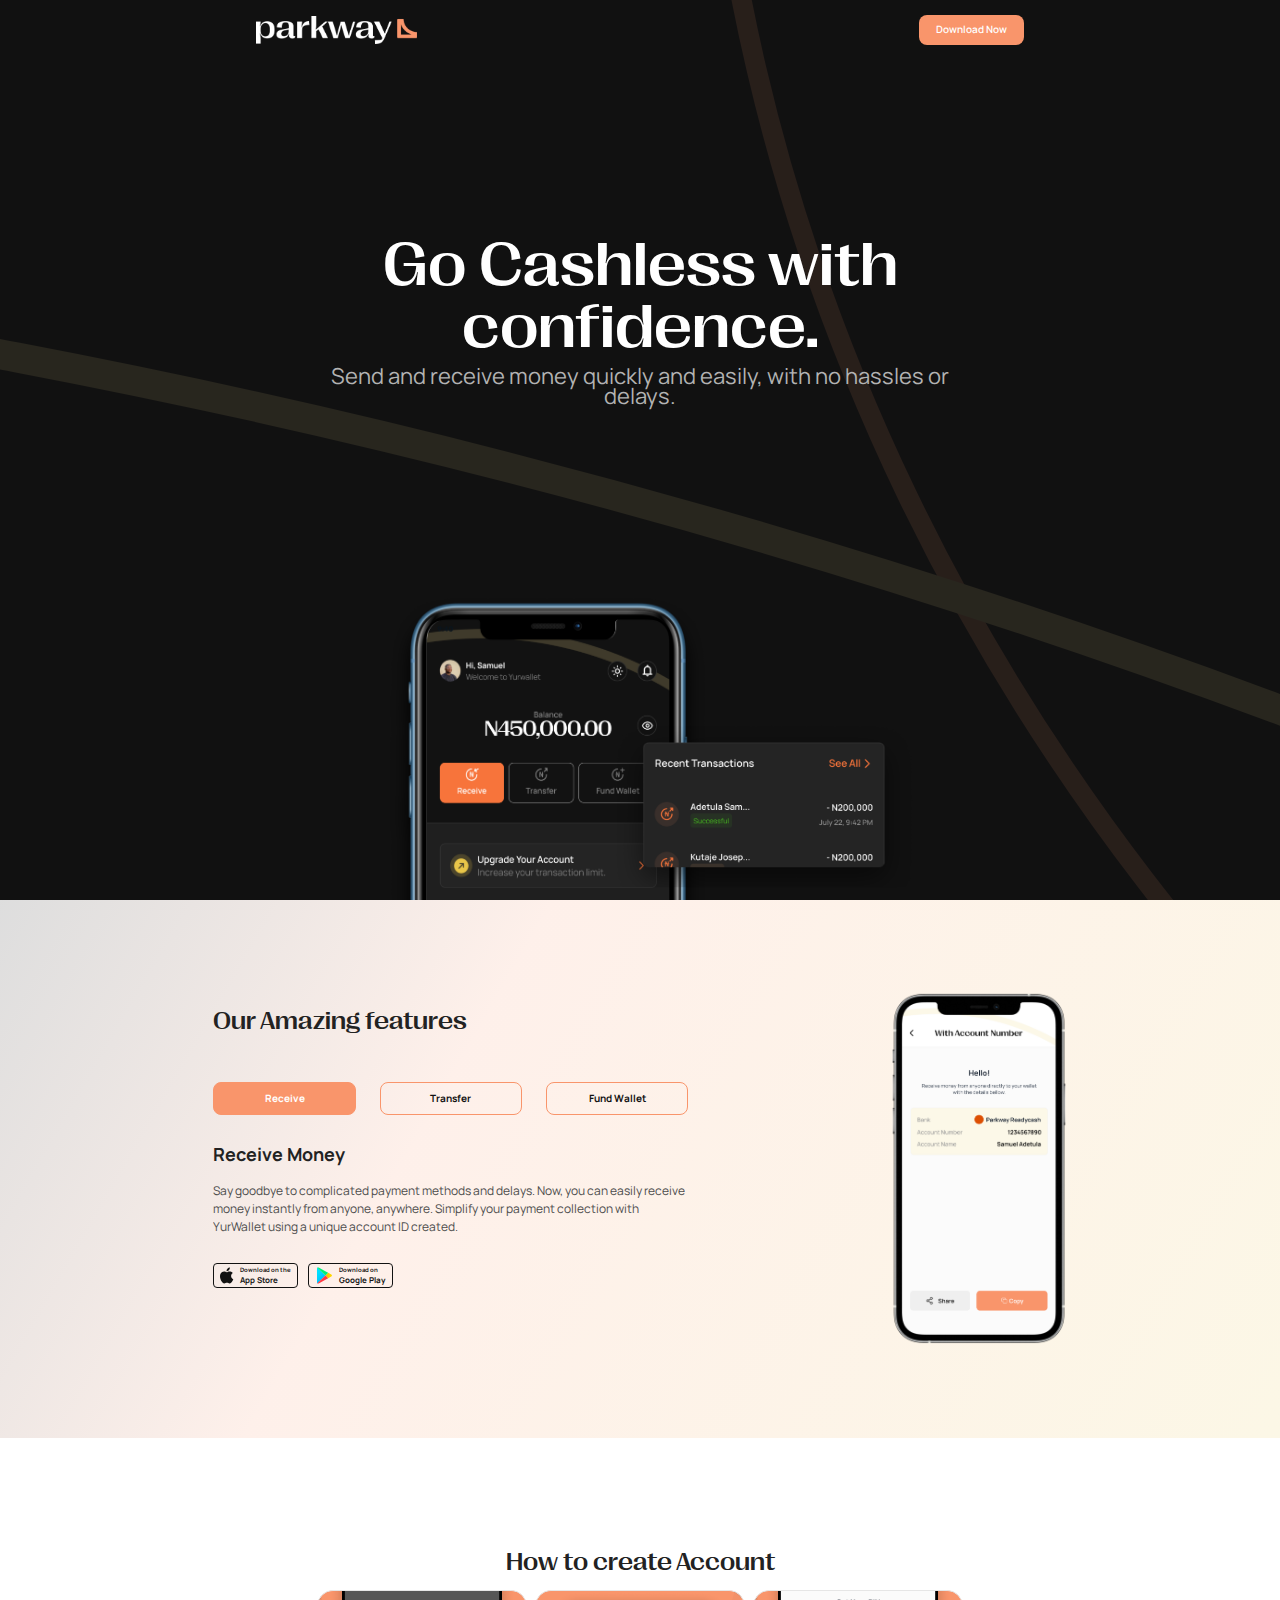
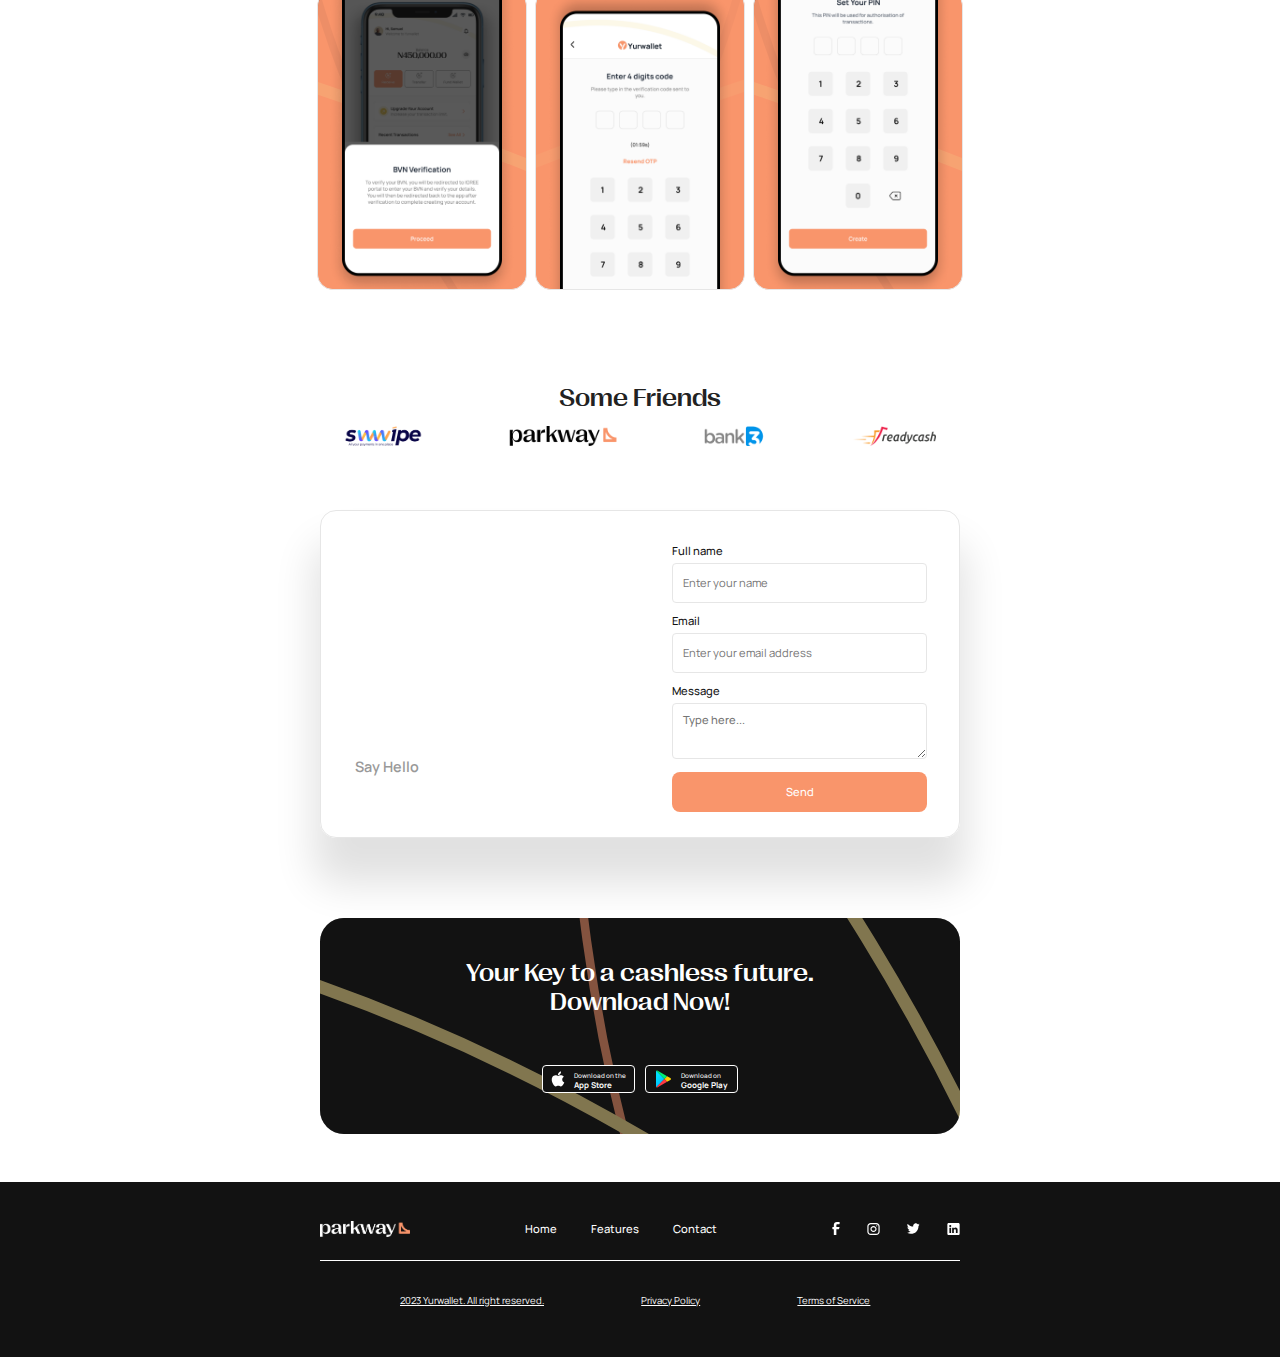
==== landing page.html @ 5bf23fde "test" ====
<!DOCTYPE html>
<html lang="en">

<head>
    <meta charset="UTF-8">
    <meta name="viewport" content="width=device-width, initial-scale=1.0">
    <title>Parkway Wallet</title>
    <link href="https://fonts.googleapis.com/css2?family=Manrope:wght@400;500;600;700;800&family=Nunito:wght@200;300;400;500;700&family=Roboto:wght@100;400&display=swap" rel="stylesheet">
    <link rel="stylesheet" href="https://cdn.jsdelivr.net/npm/bootstrap@5.3.0-alpha1/dist/css/bootstrap.min.css">
    <link rel="stylesheet" href="landing page.css">
    <link rel="icon" href="./images/pkwicon.png">
</head>
<body>
    <nav id="mainNavbar" class="navbar navbar-dark navbar-expand-md py-0 px-3 fixed-top">
        <img src="images\logo.png" alt="" class="logo">
        <a href="#download-box"><button class="download">Download Now</button></a>
    </nav>
        <section class="hero">
            <div class="init-txt">
                <h3>Go Cashless with <br>confidence.</h3>
                <p>Send and receive money quickly and easily, with no hassles or delays.</p>
            </div>
            <div class="top-display">
                <img src="images\topdisplay.png" alt="" class="iphone-top">
                <img src="images\menu.png" alt="" class="menu">
            </div>
        </section>

        <section class="features" id="features">
            <div class="ft-box">
                <h3>Our Amazing features</h3>
                <div class="link-cont">
                    <button onclick= "receive()" class="btn link1 clicked">Receive</button>
                    <button onclick= "transfer()" class="btn link2">Transfer</button>
                    <button onclick= "fund()" class="btn link3">Fund Wallet</button>
                </div>
                <h4 class="heading">Receive Money</h4>
                <div class="content">
                    <p class="prg">Say goodbye to complicated payment methods and delays. Now, you can easily receive money instantly from anyone, anywhere. Simplify your payment collection with YurWallet using a unique account ID created.</p>
                    <div class="apps">
                        <div class="appstore">
                            <img src="images\apple.svg" alt="">
                            <a href=""><span>Download on the</span><br>App Store</a>
                        </div>
                        <div class="playstore">
                            <img src="images\playstr.svg" alt="">
                            <a href=""><span>Download on</span><br>Google Play</a>
                        </div>
                    </div>
                </div>
            </div>
            <div class="ft-display">
                <img src="images\receive.png" alt="" class="iphone">
            </div>
        </section>

        <section class="more-details">
            <h3>How to create Account</h3>
            <div class="guide">
                <div class="bvnbox">
                    <img src="images\bvn.png" alt="" class="bvn">
                    <div class="bvn-txt">
                        <p class="hd">Verify Bvn</p>
                        <p class="txt">Launch the downloaded application,<br> tap the "Create account" button, input<br> your BVN and validate the BVN<br> information provided.</p>
                    </div>
                </div>
                <div class="otpbox">
                    <div class="otp-txt">
                        <p class="hd">Verify Details With OTP</p>
                        <p class="txt">Tap the "Continue" button to create a<br> password for your account login and<br> enter the four-digit OTP sent to your<br> registered phone number.</p>
                    </div>
                    <img src="images\otp.png" alt="" class="otp">
                </div>
                <div class="pinbox">
                    <img src="images\pin.png" alt="" class="pin">
                    <div class="pin-txt">
                        <p class="hd">Set A Transaction PIN</p>
                        <p class="txt">You will be required to create a four-<br>digit transaction PIN for your account.<br> Once that is completed, proceed to<br> the YurWallet home page.</p>
                    </div>
                </div>
            </div>
            <h3 id="contact">Some Friends</h3>
            <img src="./images/friends.png" alt="" class="friends">
            <img src="./images/friends2.png" alt="" class="friends2">
        </section>

        <section class="ad-box">
            <div class="formbox">
                <div class="vidbox">
                    <video autoplay muted loop src="images\video.mp4"></video>
                    <p>Say Hello <br><span>0700007275929</span></p>
                </div>
                <form action="">
                    <label for="full-name">
                        Full name
                        <input placeholder="Enter your name" id="full-name" type="text" name="full-name" required>
                    </label>
                    <label for="email">
                        Email
                        <input placeholder="Enter your email address" id="email" type="email" name="email" required>
                    </label>
                    <label for="message">
                        Message 
                        <textarea id="message" rows="3" cols="30" name="message" placeholder="Type here..."></textarea>
                    </label>
                    <button type="submit" id="submit">Send</button>
                </form>
            </div>
            <div id="download-box" class="download-box">
                <h3>Your Key to a cashless future.<br>Download Now!</h3>
                <div class="apps2">
                    <div class="appstore2">
                        <img src="images\apple2.svg" alt="">
                        <a href=""><span>Download on the</span><br>App Store</a>
                    </div>
                    <div class="playstore2">
                        <img src="images\playstr.svg" alt="">
                        <a href=""><span>Download on</span><br>Google Play</a>
                    </div>
                </div>
           </div>
        </section>

        
        <section class="footer">
            <div class="connect">
                <img src="images/logo.png" alt="" class="logo2">
                <div class="contact">
                    <a href="#">Home</a>
                    <a href="#features">Features</a>
                    <a href="#contact">Contact</a>
                </div>
                <div class="socials">
                    <img src="./images/fb.svg" alt="" class="fb">
                    <img src="./images/ig.svg" alt="" class="">
                    <img src="./images/twitter.svg" alt="">
                    <img src="./images/linkedin.svg" alt="">
                </div>
            </div>
            <div class="docs">
                <a href="">2023 Yurwallet. All right reserved.</a>
                <a href="./policy.html">Privacy Policy</a>
                <a href="./tos.html">Terms of Service</a>
            </div>
        </section>



    <script src="https://code.jquery.com/jquery-3.3.1.slim.min.js" integrity="sha384-q8i/X+965DzO0rT7abK41JStQIAqVgRVzpbzo5smXKp4YfRvH+8abtTE1Pi6jizo"
    crossorigin="anonymous"></script>
    <script src="https://cdn.jsdelivr.net/npm/@popperjs/core@2.11.6/dist/umd/popper.min.js" integrity="sha384-oBqDVmMz9ATKxIep9tiCxS/Z9fNfEXiDAYTujMAeBAsjFuCZSmKbSSUnQlmh/jp3" crossorigin="anonymous"></script>
    <!-- <script src="https://cdn.jsdelivr.net/npm/bootstrap@5.3.0-alpha1/dist/js/bootstrap.min.js" integrity="sha384-mQ93GR66B00ZXjt0YO5KlohRA5SY2XofN4zfuZxLkoj1gXtW8ANNCe9d5Y3eG5eD" crossorigin="anonymous"></script> -->

    <script src="script.js"></script>
</body>
</html>
---- landing page.css ----
@font-face{
    font-family: myFont;
    src: url(./fonts/PPRightGothic-WideMedium.woff);
}
::-webkit-scrollbar{
    display: none;
}
*{
    margin: 0;
    padding: 0;
    box-sizing: border-box;
}
body{
   margin: 0;
}


.navbar{
    height: 60px;
    display: flex;
    justify-content: space-between;
}
.navbar.scrolled {
    background:#121212;
}
.logo{
    height: 1.8rem;
}
.download{
    width: 6.563rem;
    height: 1.875rem;
    background-color: #F9956B;
    border: none;
    border-radius: 0.5rem;
    font-family: 'Manrope';
    font-style: normal;
    font-weight: 600;
    font-size: 0.625rem;
    line-height: 0.938rem;
    color: #FFFFFF;
}


.hero{
    width: 100%;
    padding-top: 6rem;
    min-height: 100vh;
    display: flex;
    flex-direction: column;
    justify-content: space-between;
    align-items: center;
    background-image: url(./images/vector1.svg);
    background-size: cover;
    background-repeat: no-repeat;
    background-position: center;
    background-color: #121212;
    position: relative;
    isolation: isolate;
    overflow:hidden;
}
.hero::after{
    content: '';
    position: absolute;
    inset: 0;
    z-index: -1;
    background: #121212;
    opacity: .9;
}
.init-txt{
    margin: auto;
    height: 14rem;
    width: 95%;
    text-align: center;
    font-family: myFont;
    overflow: hidden;
}
.init-txt h3{
    margin-top: 25rem;
    font-style: normal;
    font-weight: 500;
    font-size: 2.7rem;
    line-height: 3rem;
    color: #FFFFFF;
    transition: cubic-bezier(.03,1.11,.96,1.13) 1.3s;
}
.init-txt p{
    font-family: "Manrope", sans-serif;
    font-style: normal;
    font-weight: 400;
    font-size: 0.8rem;
    line-height: 0.8rem;
    color: #B3B3B3;
    transition: cubic-bezier(.03,1.11,.96,1.12) 1s;
}
.show-hero .init-txt h3{
    transform: translateY(-23rem);
}
.show-hero .init-txt p{
    transform: translateY(-23rem);
}
.top-display{
    height: 15rem;
    width: 100%;
    padding-left: 1.5rem;
    display: flex;
    align-items: end;
    justify-content: center;
}
.iphone-top{
    width: 15rem;
    height: 15rem;
    margin-bottom: -10rem;
    z-index: 0;
    position: relative;
    transition: cubic-bezier(.03,1.11,.96,1.12) 1s;
}
.menu{
    width: 10rem;
    margin-left: -5rem;
    margin-bottom: -3rem;
    z-index: 1;
    position: relative;
    transition: cubic-bezier(.03,1.11,.96,1.12) 1s;
}
.show-hero .iphone-top{
    transform: translateY(-9rem);
}
.show-hero .menu{
    transform: translateY(-4.3rem);
}


.features{
    width: 100%;
    padding-top: 4rem;
    padding-bottom: 4rem;
    display: flex;
    flex-direction: column;
    justify-content: space-evenly;
    align-items: center;
    background: linear-gradient(120deg, rgba(18,18,18,0.14) 0%, rgba(249,149,107,0.14) 35%, rgba(241,219,141,0.22) 100%);
}
.ft-box{
    width: 95%;
    padding-top: 3%;
    padding-right: 5px;
    display: flex;
    flex-direction: column;
}
.content{
    height: 12rem;
    width: 100%;
    display: flex;
    flex-direction: column;
    overflow: hidden;
}
.ft-box h3{
    font-family: myFont;
    font-style: normal;
    font-weight: 500;
    font-size: 1.5rem;
    line-height: 2.5rem;
    color: #222222;
}
.link-cont{
    width: 100%;
    margin-top: 7%;
    margin-bottom: 4%;
    display: flex;
    flex-direction: row;
    justify-content: space-between;
}
.link1, .link2, .link3{
    width: 30%;
    height: 2.063rem;
    color: #121212;
    background: none;
    border: 1.5px solid #F9956B;
    border-radius: 0.5rem;
    font-family: "Manrope", sans-serif;
    font-style: normal;
    font-weight: 700;
    font-size: 0.625rem;
    line-height: 0.938rem;
}
.btn:hover{
    background-color: #F9956B;
    color: #FFFFFF;
}
.clicked{
    background-color: #F9956B;
    color: #FFFFFF;
}
.heading{
    font-family: "Manrope", sans-serif;
    font-style: normal;
    font-weight: 700;
    font-size: 1.125rem;
    line-height: 2.5rem;
    color: #222222;
}
.prg{
    font-family: "Manrope", sans-serif;
    font-style: normal;
    font-weight: 400;
    font-size: 0.75rem;
    line-height: 1.125rem;
    color: #4D4D4D;
    margin-top: -8.3rem;
    transition: 1s;
    opacity: 0;
}
.show-ft .prg{
    transform: translateY(8.3rem);
    opacity: 1;
}
.show-ft .apps{
    transform: translateY(9rem);
    opacity: 1;
}
.apps{
    height: fit-content;
    width: 11.25rem;
    display: flex;
    flex-direction: row;
    justify-content: space-between;
    transition: cubic-bezier(.03,1.11,.96,1.13) 1.3s;
    opacity: 0;
}
.appstore, .playstore{
    width: 5.313rem;
    height: 1.563rem;
    border-radius: 0.25rem;
    border: 0.031rem solid #121212;
    display: flex;
    flex-direction: row;
    justify-content: space-evenly;
}
.appstore a{
    font-family: 'Manrope';
    font-style: normal;
    font-weight: 700;
    font-size: 0.5rem;
    line-height: 0.563rem;
    text-decoration: none;
    color: #121212;
}
.appstore img{
    width: 0.875rem;
}
.playstore img{
    width: 0.938rem;
}
.playstore a{
    font-family: 'Manrope';
    font-style: normal;
    font-weight: 700;
    font-size: 0.5rem;
    line-height: 0.563rem;
    text-decoration: none;
    color: #121212;
}
.apps span{
    font-family: 'Manrope';
    font-style: normal;
    font-weight: 700;
    font-size: 0.375rem;
    line-height: 0.563rem;
}
.ft-display{
    display: flex;
    justify-content: center;
    align-items: center;
    margin-top: 2rem;
    margin-bottom: 2rem;
}
.iphone{
    width: 9rem;
    transition: ease-in-out .4s;
    opacity: 0.3;
}
.show-ft .iphone{
    opacity: 1;
    transform: scale(1.1, 1.1);
}



.more-details{
    width: 100%;
    padding-top: 4rem;
    padding-bottom: 3rem;
    display: flex;
    flex-direction: column;
    justify-content: space-between;
    align-items: center;
    background: #FFFFFF;
}
.more-details h3{
    margin-bottom: 1rem;
    font-family: myFont;
    font-style: normal;
    font-weight: 500;
    font-size: 1.5rem;
    line-height: 1.5rem;
    color: #222222;
    align-self: center;
    justify-self: center;
}
.guide{
    display: flex;
    flex-direction: column;
    justify-content: center;
    margin-bottom: 2rem;
}
.bvnbox{
    width: 13.125rem;
    height: 18.75rem;
    margin-bottom: 2rem;
    background-color: #F9956B;
    border: 1px solid #E6E6E6;
    border-radius: 1rem;
    display: flex;
    flex-direction: column;
    justify-content: start;
    justify-self: center;
    align-items: center;
    background-image: url(./images/bvnbkg.svg);
    background-size: cover;
    background-position: center;
    overflow: hidden;
    position: relative;
    isolation: isolate;
    transition: 1.5s;
}
.otpbox{
    width: 13.125rem;
    height: 18.75rem;
    margin-bottom: 2rem;
    background-color: #F9956B;
    border: 1px solid #E6E6E6;
    border-radius: 1rem;
    display: flex;
    flex-direction: column;
    justify-content: end;
    justify-self: center;
    align-items: center;
    background-image: url(./images/otpbkg.svg);
    background-size: cover;
    background-position: center;
    position: relative;
    isolation: isolate;
    overflow: hidden;
    transition: 1.5s;
}
.pinbox{
    width: 13.125rem;
    height: 18.75rem;
    margin-bottom: 4rem;
    background-color: #F9956B;
    border: 1px solid #E6E6E6;
    border-radius: 1rem;
    display: flex;
    flex-direction: column;
    justify-content: start;
    justify-self: center;
    align-items: center;
    background-image: url(./images/bvnbkg.svg);
    background-size: cover;
    background-position: center;
    overflow: hidden;
    position: relative;
    isolation: isolate;
    transition: 1.5s;
}
.show-dt .bvnbox{
    box-shadow: 0rem 2.5rem 2.5rem 0.313rem rgba(0, 0, 0, 0.19);
}
.show-dt .otpbox{
    box-shadow: 0rem 2.5rem 2.5rem 0.313rem rgba(0, 0, 0, 0.19);
}
.show-dt .pinbox{
    box-shadow: 0rem 2.5rem 2.5rem 0.313rem rgba(0, 0, 0, 0.19);
}
.bvnbox::after{
    content: '';
    position: absolute;
    inset: 0;
    z-index: -1;
    background: #F9956B;
    opacity: .8;
    border-radius: 1rem;
}
.otpbox::after{
    content: '';
    position: absolute;
    inset: 0;
    z-index: -1;
    background: #F9956B;
    opacity: .8;
    border-radius: 1rem;
}
.pinbox::after{
    content: '';
    position: absolute;
    inset: 0;
    z-index: -1;
    background: #F9956B;
    opacity: .8;
    border-radius: 1rem;
}
.bvn, .otp, .pin{
    width: 90%;
    transition: cubic-bezier(.03,1.11,.96,1) 1.5s;
}
.bvn, .pin{
    align-self: center;
    justify-self: start;
}
.otp{
    align-self: center;
    justify-self: end;
}
.show-dt .bvn{
    transform: translateY(-7.5rem);
}
.show-dt .otp{
    transform: translateY(7.5rem);
}
.show-dt .pin{
    transform: translateY(-7.5rem);
}
.bvn-txt, .pin-txt{
    width: 100%;
    margin-top: 0.375rem;
    display: flex;
    flex-direction: column;
    justify-content: center;
    transition: cubic-bezier(.03,1.11,.96,1.02) 1.5s;
}
.otp-txt{
    width: 100%;
    margin-bottom: 0.375rem;
    display: flex;
    flex-direction: column;
    justify-content: center;
    padding: 0;
    transition: cubic-bezier(.03,1.11,.96,1.02) 1.5s;
}
.show-dt .bvn-txt{
    transform: translateY(-7rem);
}
.show-dt .otp-txt{
    transform: translateY(7.5rem);
}
.show-dt .pin-txt{
    transform: translateY(-7rem);
}
.hd{
    margin-left: 1.2rem;
    font-family: 'Manrope', sans-serif;
    font-style: normal;
    font-weight: 600;
    font-size: 0.8rem;
    line-height: 0.313rem;
    color: #FFFFFF;
}
.txt{
    margin-left: 1.2rem;
    font-family: 'Manrope', sans-serif;
    font-style: normal;
    font-weight: 600;
    font-size: 0.563rem;
    line-height: 1.6;
    color: #FFFFFF;
}
.friends{
    max-width: 37rem;
    display: none;
}
.friends2{
    max-width: 14rem;
}



.ad-box{
    width: 100%;
    display: flex;
    flex-direction: column;
    justify-content: center;
    align-items: center;
    background-color: #FFFFFF;
    padding-bottom: 3rem;
}
.formbox{
    display: flex;
    flex-direction: column;
    margin-top: 0;
    grid-column: span 2;
    height: 33.5rem;
    width: 17rem;
    margin-bottom: 3rem;
    border-radius: 1rem;
    border: 0.719528px solid #E6E6E6;;
    box-shadow: 0rem 2.5rem 2.5rem 0.313rem rgba(0, 0, 0, 0.12);
}

.vidbox{
    height: 40%;
    width: 100%;
    isolation: isolate;
    position: relative;
    display: flex;
}
video{
    object-fit: cover;
    width: 100%;
    height: 100%;
    position: absolute;
    z-index: -1;
    border-top-left-radius: 1rem;
    border-top-right-radius: 1rem;
    margin-bottom: 10rem;
}
.vidbox p{
    align-self: end;
    margin: 1rem;
    color: #999999;
    font-family: 'Manrope';
    font-style: normal;
    font-weight: 600;
    font-size: 0.9rem;
    line-height: 1.5rem;
}
.vidbox span{
    color: #FFFFFF;
    font-family: myFont;
    font-weight: 400;
    font-size: 1.1rem;
    line-height: 0.938rem;
}
form{
    padding-top: 1.5rem;
    display: flex;
    flex-direction: column;
    align-items: center;
    width: 100%;
    height: 60%;
}
label{
    width: 80%;
    margin-bottom: 10px;
    font-family: 'Manrope';
    font-style: normal;
    font-weight: 500;
    font-size: 0.7rem;
    line-height: 0.938rem;
    color: #121212;
}
input{
    margin-top: 5px;
    width: 100%;
    height: 2.5rem;
    font-family: 'Manrope';
    font-style: normal;
    font-weight: 400;
    font-size: 0.7rem;
    line-height: 0.938rem;
    padding-left: 0.6rem;
    padding-right: 0.6rem;
    border: 1px solid #E6E6E6;
    border-radius: 4px;
}
#message{
    width: 100%;
    height: 3.5rem;
    margin-top: 5px;
    font-family: 'Manrope';
    font-style: normal;
    font-weight: 500;
    font-size: 0.7rem;
    line-height: 0.938rem;
    text-align: start;
    padding-top: 0.5rem;
    padding-left: 0.6rem;
    padding-right: 0.6rem;
    border: 1px solid #E6E6E6;
    border-radius: 4px;
}
#submit{
    width: 80%;
    height: 2.5rem;
    font-family: 'Manrope';
    font-style: normal;
    font-weight: 500;
    font-size: 0.7rem;
    line-height: 0.938rem;
    color: #FFFFFF;
    background-color: #F9956B;
    border: none;
    border-radius: 0.5rem;
}
.download-box{
    height: 12rem;
    width: 17rem;
    display: flex;
    flex-direction: column;
    justify-content: space-evenly;
    align-items: center;
    background-color: #121212;
    background-image: url(./images/bottomvector.svg);
    background-size: cover;
    background-repeat: no-repeat;
    border-radius: 1.5rem;
    position: relative;
    isolation: isolate;
}
.download-box::after{
    content: '';
    position: absolute;
    inset: 0;
    z-index: -1;
    background: #121212;
    opacity: .5;
    border-radius: 1.5rem;
}
.download-box h3{
    font-family: myFont;
    font-style: normal;
    font-weight: 500;
    font-size: 1.1rem;
    line-height: 1.5rem;
    color: #FFFFFF;
    text-align: center;
}
.apps2{
    height: fit-content;
    width: 12.25rem;
    display: flex;
    flex-direction: row;
    justify-content: space-between;
}
.appstore2, .playstore2{
    width: 5.8rem;
    height: 1.7rem;
    background-color: #121212;
    border-radius: 0.25rem;
    border: 0.063rem solid #FFFFFF;;
    display: flex;
    flex-direction: row;
    justify-content: space-evenly;
    align-items: center;
}
.appstore2 a{
    font-family: 'Manrope';
    font-style: normal;
    font-weight: 700;
    font-size: 0.5rem;
    line-height: 0.563rem;
    text-decoration: none;
    color: #FFFFFF;
}
.appstore2 img{
    width: 0.875rem;
}
.playstore2 img{
    width: 0.938rem;
}
.playstore2 a{
    font-family: 'Manrope';
    font-style: normal;
    font-weight: 700;
    font-size: 0.5rem;
    line-height: 0.563rem;
    text-decoration: none;
    color: #FFFFFF;
}
.apps2 span{
    font-family: 'Manrope';
    font-style: normal;
    font-weight: 500;
    font-size: 0.4rem;
    line-height: 0.563rem;
}



.footer{
    display: flex;
    flex-direction: column;
    justify-content: center;
    align-items: center;
    background-color: #121212;
    padding-top: 2rem;
    padding-bottom: 2rem;
}
.connect{
    width: 17rem;
    display: flex;
    flex-direction: column;
    justify-content: center;
    align-items: center;
    border-bottom: 0.063rem solid white;
    padding-bottom: 1rem;
    margin-bottom: 1rem;
}
.logo2{
    height: 1rem;
    margin-bottom: 13px;
}
.contact{
    width: 12rem;
    height: 1.875rem;
    display: flex;
    flex-direction: row;
    justify-content: space-between;
    align-items: center;
}
.socials{
    width: 8rem;
    height: 1.875rem;
    display: flex;
    flex-direction: row;
    justify-content: space-between;
    align-items: center;
}
.socials img{
    width: 0.8rem;
}
.fb{
    max-width: 0.5rem;
}
.contact a{
    text-decoration: none;
    font-family: 'Manrope', sans-serif;
    font-style: normal;
    font-weight: 500;
    font-size: 0.7rem;
    line-height: 0.563rem;
    color: #FFFFFF;
}
.docs{
    width: 17rem;
    display: flex;
    flex-direction: column;
    justify-content: center;
    align-items: center;
}
.docs a{
    font-family: 'Manrope', sans-serif;
    font-style: normal;
    font-weight: 400;
    font-size: 0.6rem;
    line-height: 1rem;
    color: #FFFFFF;
    text-decoration: underline;
    padding-bottom: 1rem;
}


@media screen and (min-width:650px){
    .logo{
        margin-left: 3rem;
    }
    .download{
        margin-right: 3rem;
    }
    
    .hero{
        height: unset;
        justify-content: center;
        padding-top: 8rem;
    }
    .top-display{
        margin-top: 10rem;
    }
    .iphone-top{
        width: 18rem;
        height: 18rem;
    }
    .menu{
        width: 14rem;
        margin-bottom: -4em;
        margin-left: -8rem;
    }


    .features{
        flex-direction: row;
        align-items: center;
        padding-left: 1rem;
        padding-right: 2rem;
    }
    .ft-box{
        width: 30rem;
        margin-right: 1rem;
    }
    .guide{
        flex-direction: row;
        margin-bottom: 2rem;
    }
    .bvnbox, .otpbox{
        margin-right: 0.5rem;
    }
    .friends{
        display: unset;
    }
    .friends2{
        display: none;
    }


    .formbox{
        flex-direction: row;
        width: 40rem;
        height: 20.5rem;
        border-radius: 1rem;
    }
    .vidbox{
        width: 50%;
        height: 100%;
        border-radius: 0;
    }
    video{
        border-radius: 0;
        border-top-left-radius: 1rem;
        border-bottom-left-radius: 1rem;
    }
    .vidbox p{
        margin: 2.1rem;
    }
    form{
        width: 50%;
        height: 100%;
        padding-top: 2rem;
        border-radius: 0;
    }
    .download-box{
        height: 13.5rem;
        width: 40rem;
        margin-top: 2rem;
    }

    .connect{
        width: 40rem;
        margin-bottom: 2rem;
        flex-direction: row;
        justify-content: space-between;
    }
    .logo2{
        margin-bottom: unset;
    }
    .docs{
        width: 30rem;
        flex-direction: row;
        justify-content: space-between;
    }
    .docs a{
        margin-right: 1em;
    }
}


@media screen and (min-width:950px){
    .logo{
        margin-left: 15rem;
    }
    .download{
        margin-right: 15rem;
    }

    .init-txt{
        width: 40rem;
    }
    .init-txt h3{
        font-size: 3.8rem;
        line-height: 3.875rem;
    }
    .init-txt p{
        font-size: 1.375rem;
        line-height: 1.25rem;
    }
    .iphone-top{
        width: 20rem;
        height: 20rem;
        margin-bottom: -13em;
    }
    .show-hero .iphone-top{
        transform: translateY(-12rem);
    }
    .menu{
        width: 19rem;
        margin-bottom: -7.5em;
        margin-left: -6em;
    }
    .show-hero .menu{
        transform: translateY(-8.3rem);
    }

    .show-ft .iphone{
        opacity: 1;
        transform: scale(1.2, 1.2);
    }

    .hd{
        font-size: 0.8rem;
        line-height: 0.313rem;
        margin-left: 1.2rem;
    }
    .txt{
        font-size: 0.563rem;
        line-height: 1.6;
        margin-left: 1.2rem;
    }
    .show-dt .bvn-txt{
        transform: translateY(-7rem);
    }
    .show-dt .otp-txt{
        transform: translateY(7.5rem);
    }
    .show-dt .pin-txt{
        transform: translateY(-7rem);
    }
    .more-details{
        padding-top: 7rem;
        padding-bottom: 4rem;
    }

    .download-box h3{
        font-size: 1.5rem;
        line-height: 1.8rem;
    }
}

@media screen and(min-width: 1920px){
    .logo{
        margin-left: 22rem;
    }
    .download{
        margin-right: 22rem;
    }
}
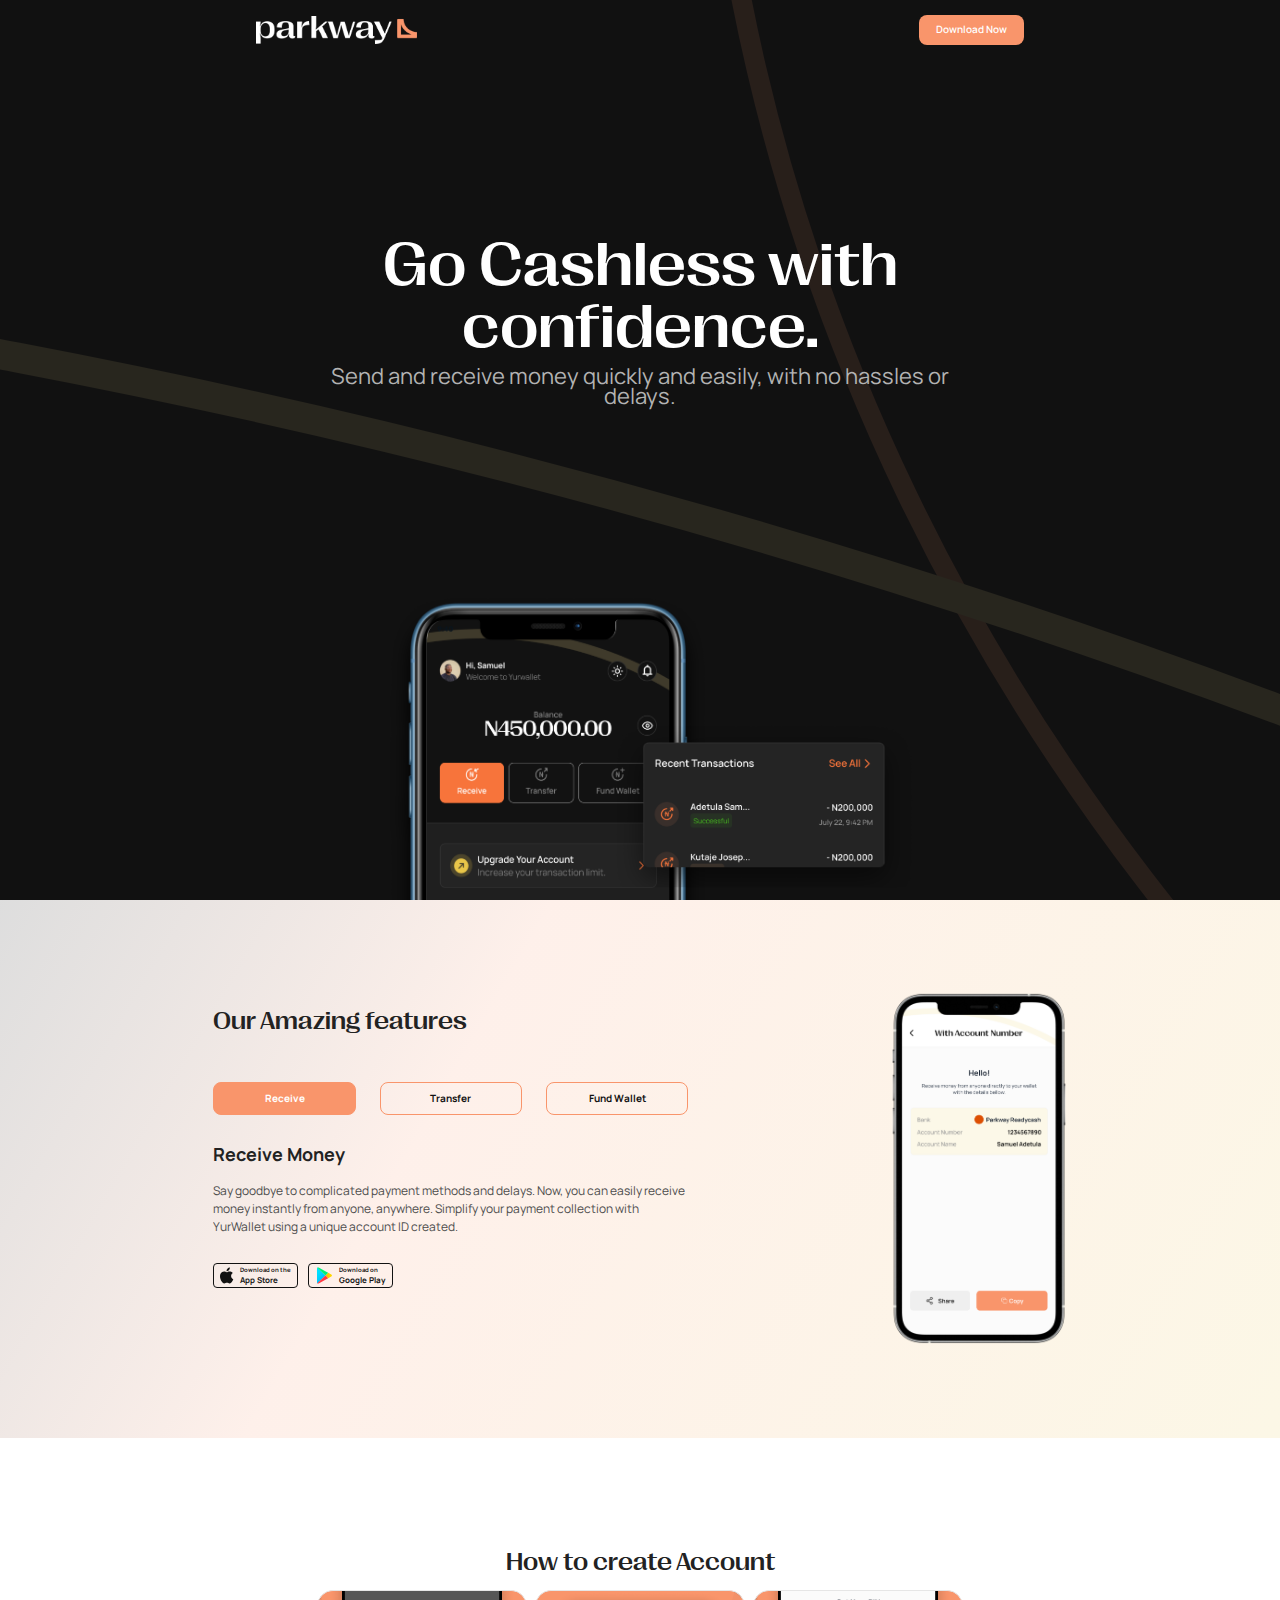
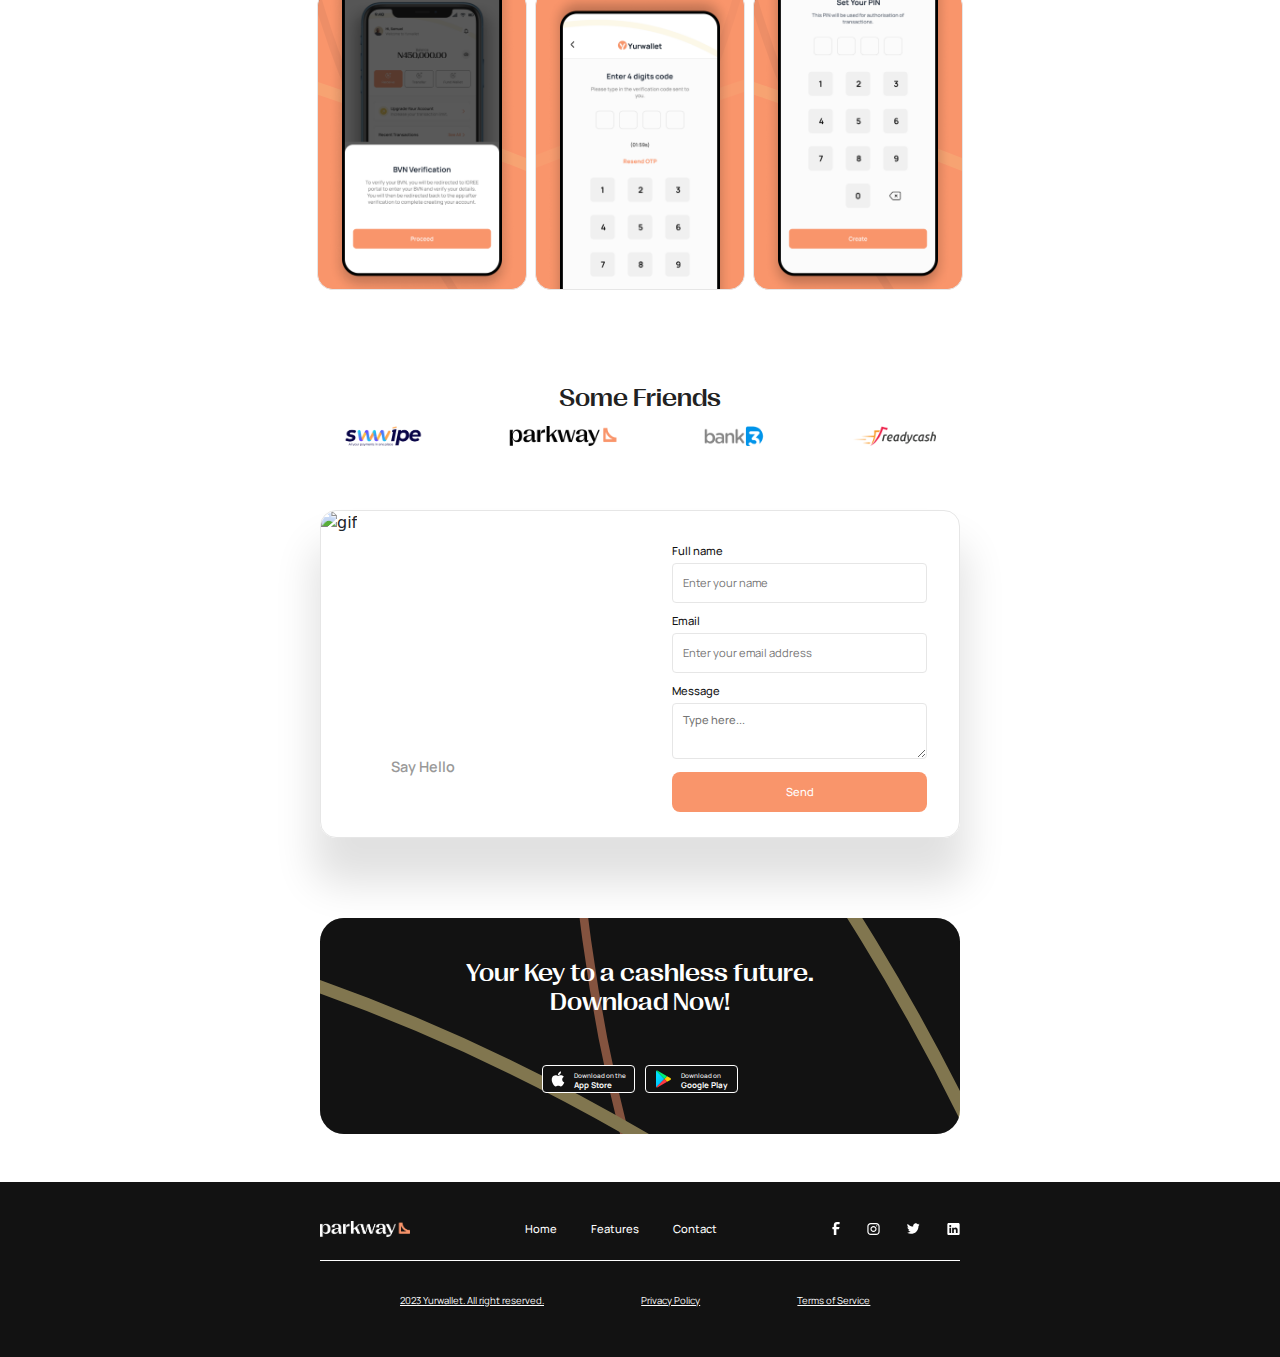
==== commit 8a51509b: "test" ====
--- a/landing page.html
+++ b/landing page.html
@@ -87,7 +87,8 @@
         <section class="ad-box">
             <div class="formbox">
                 <div class="vidbox">
-                    <video autoplay muted loop src="images\video.mp4"></video>
+                    <!-- <video autoplay muted loop src="images\video.mp4"></video> -->
+                    <img src="./images/gif.gif" alt="gif" class="gif">
                     <p>Say Hello <br><span>0700007275929</span></p>
                 </div>
                 <form action="">
@@ -139,8 +140,8 @@
             </div>
             <div class="docs">
                 <a href="">2023 Yurwallet. All right reserved.</a>
-                <a href="./policy.html">Privacy Policy</a>
-                <a href="./tos.html">Terms of Service</a>
+                <a href="./policy/policy.html">Privacy Policy</a>
+                <a href="./tos/tos.html">Terms of Service</a>
             </div>
         </section>
 
--- a/landing page.css
+++ b/landing page.css
@@ -827,6 +827,11 @@
         border-top-left-radius: 1rem;
         border-bottom-left-radius: 1rem;
     }
+    .gif{
+        border-radius: 0;
+        border-top-left-radius: 1rem;
+        border-bottom-left-radius: 1rem;
+    }
     .vidbox p{
         margin: 2.1rem;
     }
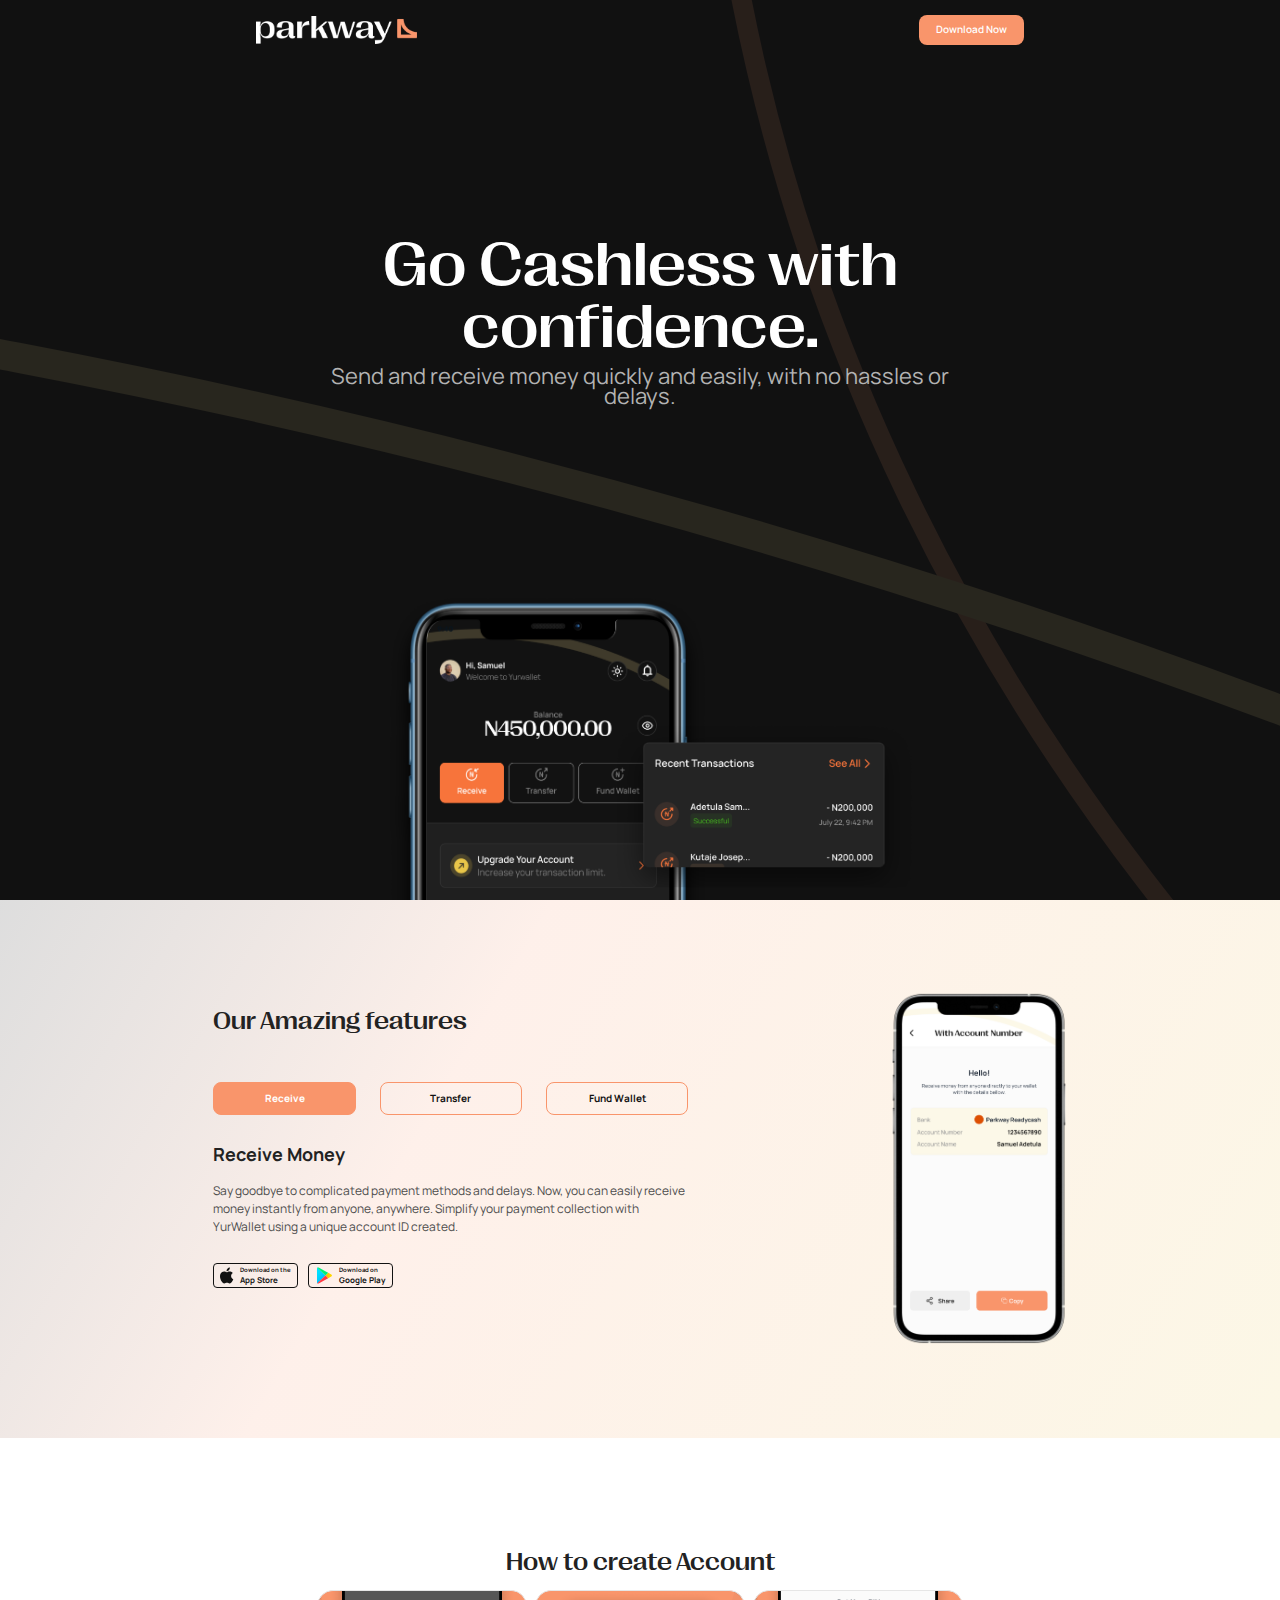
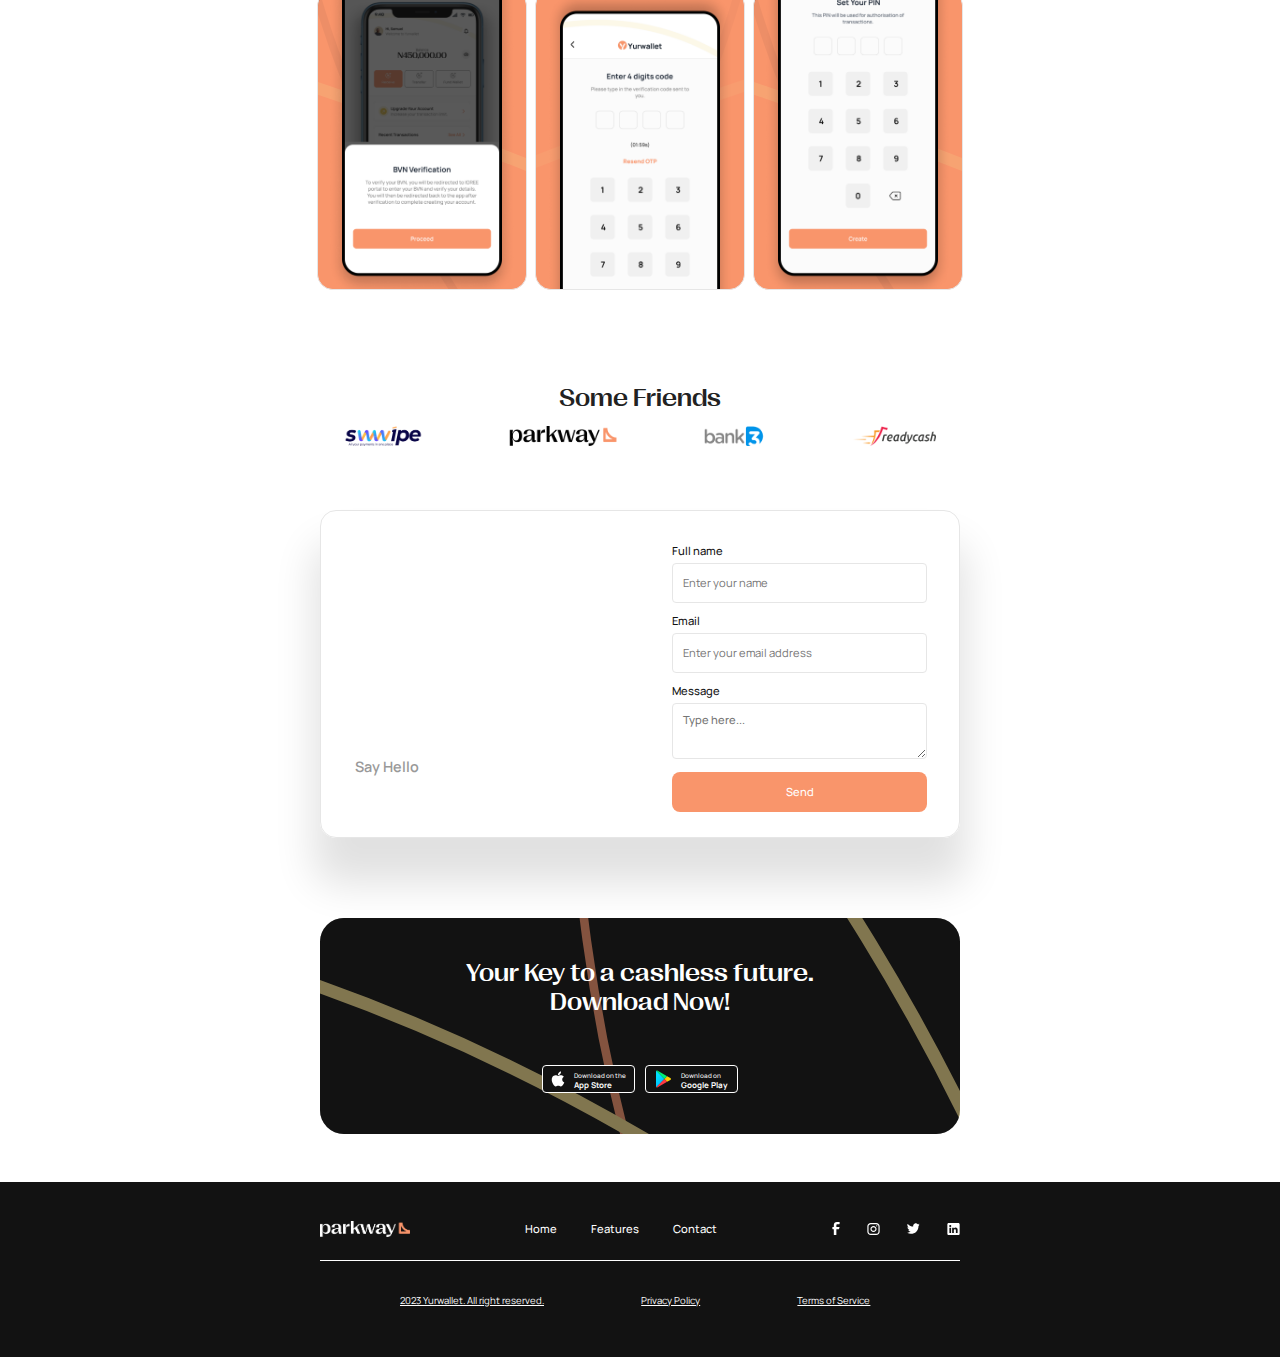
==== commit cd7b50e1: "test" ====
--- a/landing page.html
+++ b/landing page.html
@@ -87,8 +87,8 @@
         <section class="ad-box">
             <div class="formbox">
                 <div class="vidbox">
-                    <!-- <video autoplay muted loop src="images\video.mp4"></video> -->
-                    <img src="./images/gif.gif" alt="gif" class="gif">
+                    <video autoplay loop style="pointer-events: none;" src="images\video.mp4"></video>
+                    <!-- <img src="./images/gif.gif" alt="gif" class="gif"> -->
                     <p>Say Hello <br><span>0700007275929</span></p>
                 </div>
                 <form action="">
--- a/landing page.css
+++ b/landing page.css
@@ -523,6 +523,16 @@
     border-top-right-radius: 1rem;
     margin-bottom: 10rem;
 }
+/* .gif{
+    object-fit: cover;
+    width: 100%;
+    height: 100%;
+    position: absolute;
+    z-index: -1;
+    border-top-left-radius: 1rem;
+    border-top-right-radius: 1rem;
+    margin-bottom: 10rem;
+} */
 .vidbox p{
     align-self: end;
     margin: 1rem;
@@ -827,11 +837,11 @@
         border-top-left-radius: 1rem;
         border-bottom-left-radius: 1rem;
     }
-    .gif{
+    /* .gif{
         border-radius: 0;
         border-top-left-radius: 1rem;
         border-bottom-left-radius: 1rem;
-    }
+    } */
     .vidbox p{
         margin: 2.1rem;
     }
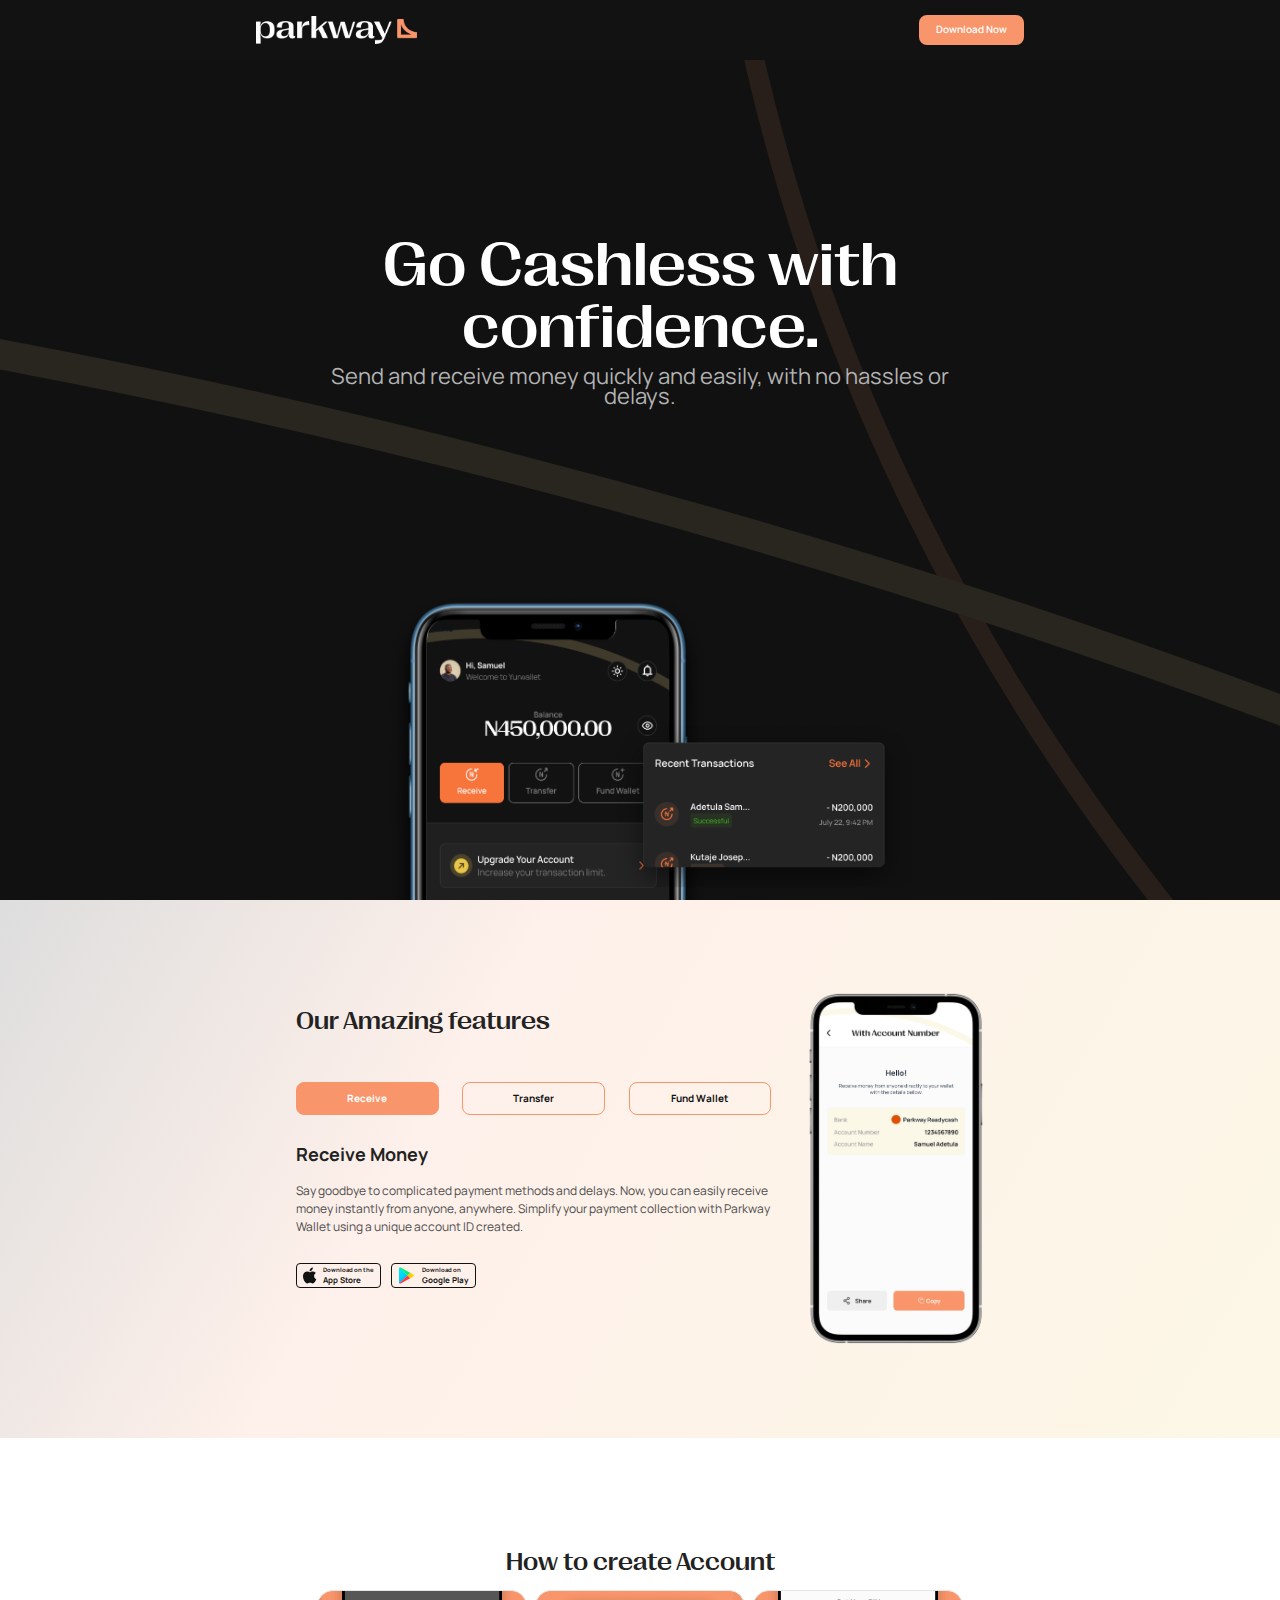
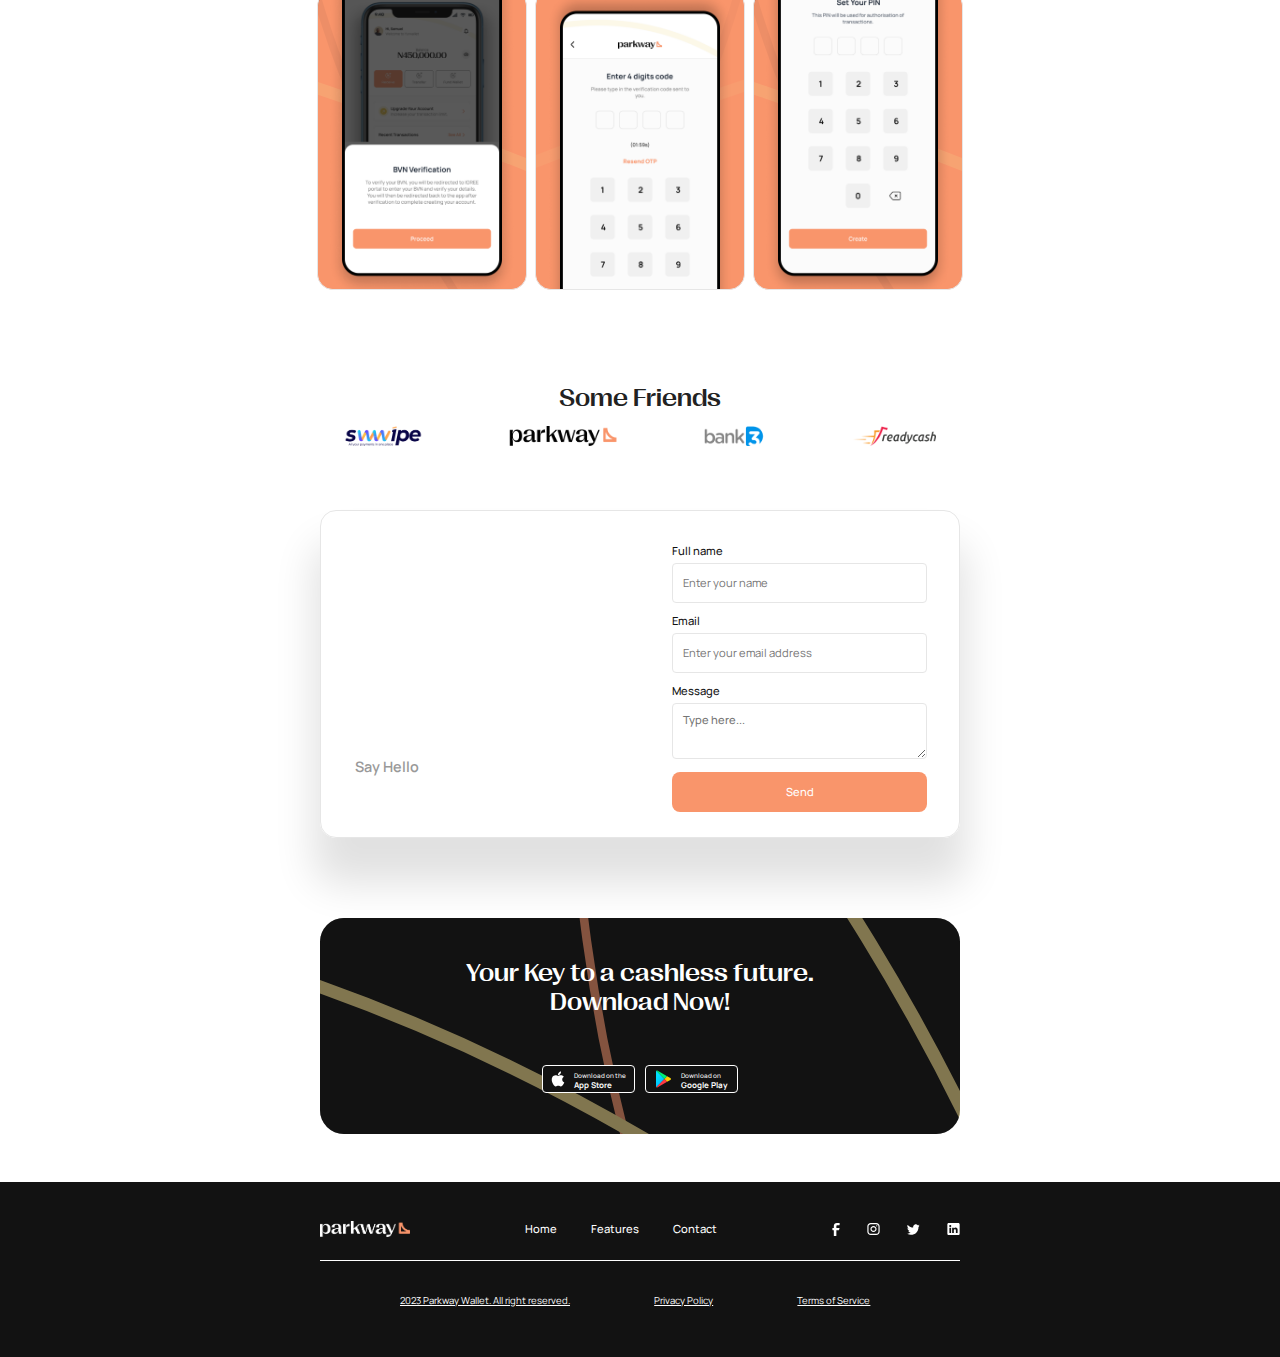
==== commit 62796eff: "test" ====
--- a/landing page.html
+++ b/landing page.html
@@ -36,7 +36,7 @@
                 </div>
                 <h4 class="heading">Receive Money</h4>
                 <div class="content">
-                    <p class="prg">Say goodbye to complicated payment methods and delays. Now, you can easily receive money instantly from anyone, anywhere. Simplify your payment collection with YurWallet using a unique account ID created.</p>
+                    <p class="prg">Say goodbye to complicated payment methods and delays. Now, you can easily receive money instantly from anyone, anywhere. Simplify your payment collection with Parkway Wallet using a unique account ID created.</p>
                     <div class="apps">
                         <div class="appstore">
                             <img src="images\apple.svg" alt="">
@@ -87,8 +87,7 @@
         <section class="ad-box">
             <div class="formbox">
                 <div class="vidbox">
-                    <video autoplay loop style="pointer-events: none;" src="images\video.mp4"></video>
-                    <!-- <img src="./images/gif.gif" alt="gif" class="gif"> -->
+                    <video playsinline autoplay loop muted src="./images/video.mp4"></video>
                     <p>Say Hello <br><span>0700007275929</span></p>
                 </div>
                 <form action="">
@@ -132,14 +131,14 @@
                     <a href="#contact">Contact</a>
                 </div>
                 <div class="socials">
-                    <img src="./images/fb.svg" alt="" class="fb">
-                    <img src="./images/ig.svg" alt="" class="">
-                    <img src="./images/twitter.svg" alt="">
-                    <img src="./images/linkedin.svg" alt="">
+                    <a href="https://www.facebook.com/parkwayng"><img src="./images/fb.svg" alt="" class="fb"></a>
+                    <a href="https://www.instagram.com/parkway.ng/"><img src="./images/ig.svg" alt="" class=""></a>
+                    <a href="https://twitter.com/ParkwayNG"><img src="./images/twitter.svg" alt=""></a>
+                    <a href="https://www.linkedin.com/company/1199238/admin/"><img src="./images/linkedin.svg" alt=""></a>
                 </div>
             </div>
             <div class="docs">
-                <a href="">2023 Yurwallet. All right reserved.</a>
+                <a href="">2023 Parkway Wallet. All right reserved.</a>
                 <a href="./policy/policy.html">Privacy Policy</a>
                 <a href="./tos/tos.html">Terms of Service</a>
             </div>
--- a/landing page.css
+++ b/landing page.css
@@ -19,8 +19,6 @@
     height: 60px;
     display: flex;
     justify-content: space-between;
-}
-.navbar.scrolled {
     background:#121212;
 }
 .logo{
@@ -523,16 +521,6 @@
     border-top-right-radius: 1rem;
     margin-bottom: 10rem;
 }
-/* .gif{
-    object-fit: cover;
-    width: 100%;
-    height: 100%;
-    position: absolute;
-    z-index: -1;
-    border-top-left-radius: 1rem;
-    border-top-right-radius: 1rem;
-    margin-bottom: 10rem;
-} */
 .vidbox p{
     align-self: end;
     margin: 1rem;
@@ -798,14 +786,16 @@
 
     .features{
         flex-direction: row;
+        justify-content: center;
         align-items: center;
         padding-left: 1rem;
         padding-right: 2rem;
     }
     .ft-box{
         width: 30rem;
-        margin-right: 1rem;
-    }
+        margin-right: 3rem;
+    }
+
     .guide{
         flex-direction: row;
         margin-bottom: 2rem;
@@ -837,11 +827,6 @@
         border-top-left-radius: 1rem;
         border-bottom-left-radius: 1rem;
     }
-    /* .gif{
-        border-radius: 0;
-        border-top-left-radius: 1rem;
-        border-bottom-left-radius: 1rem;
-    } */
     .vidbox p{
         margin: 2.1rem;
     }
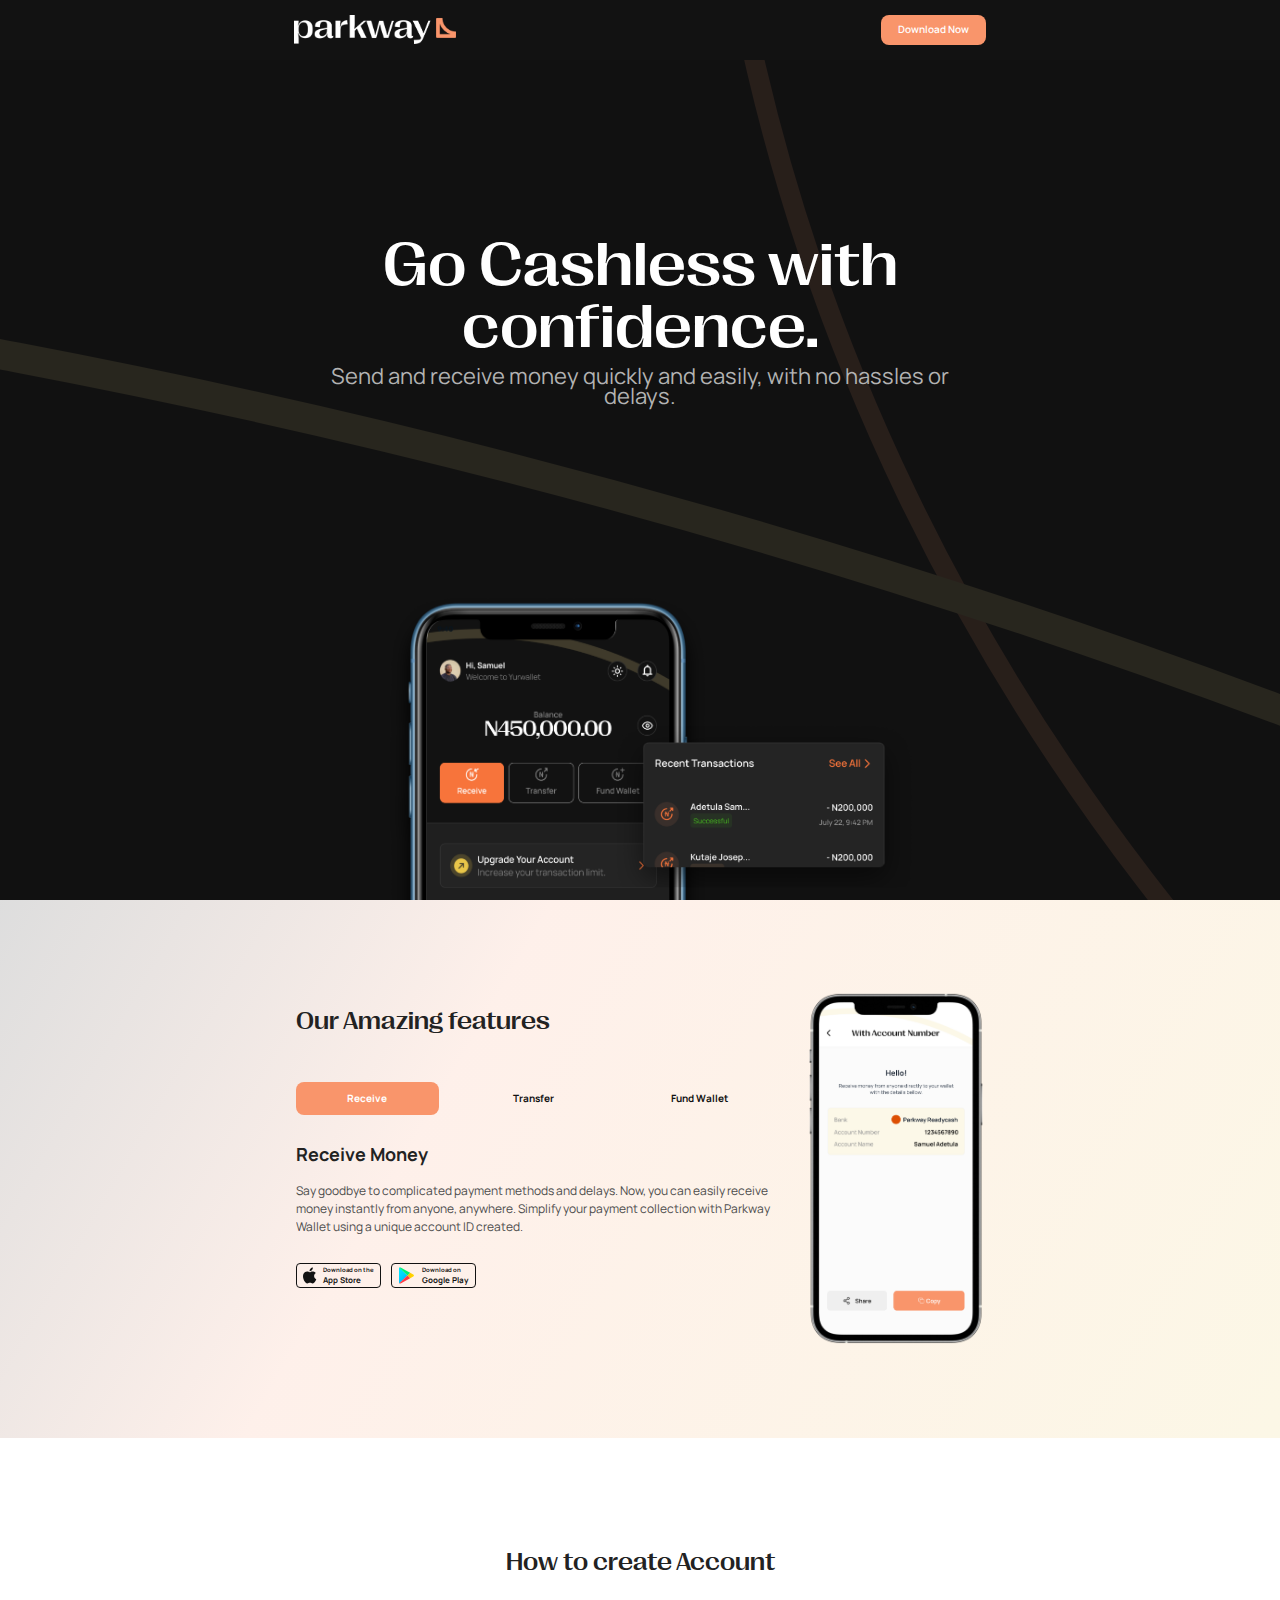
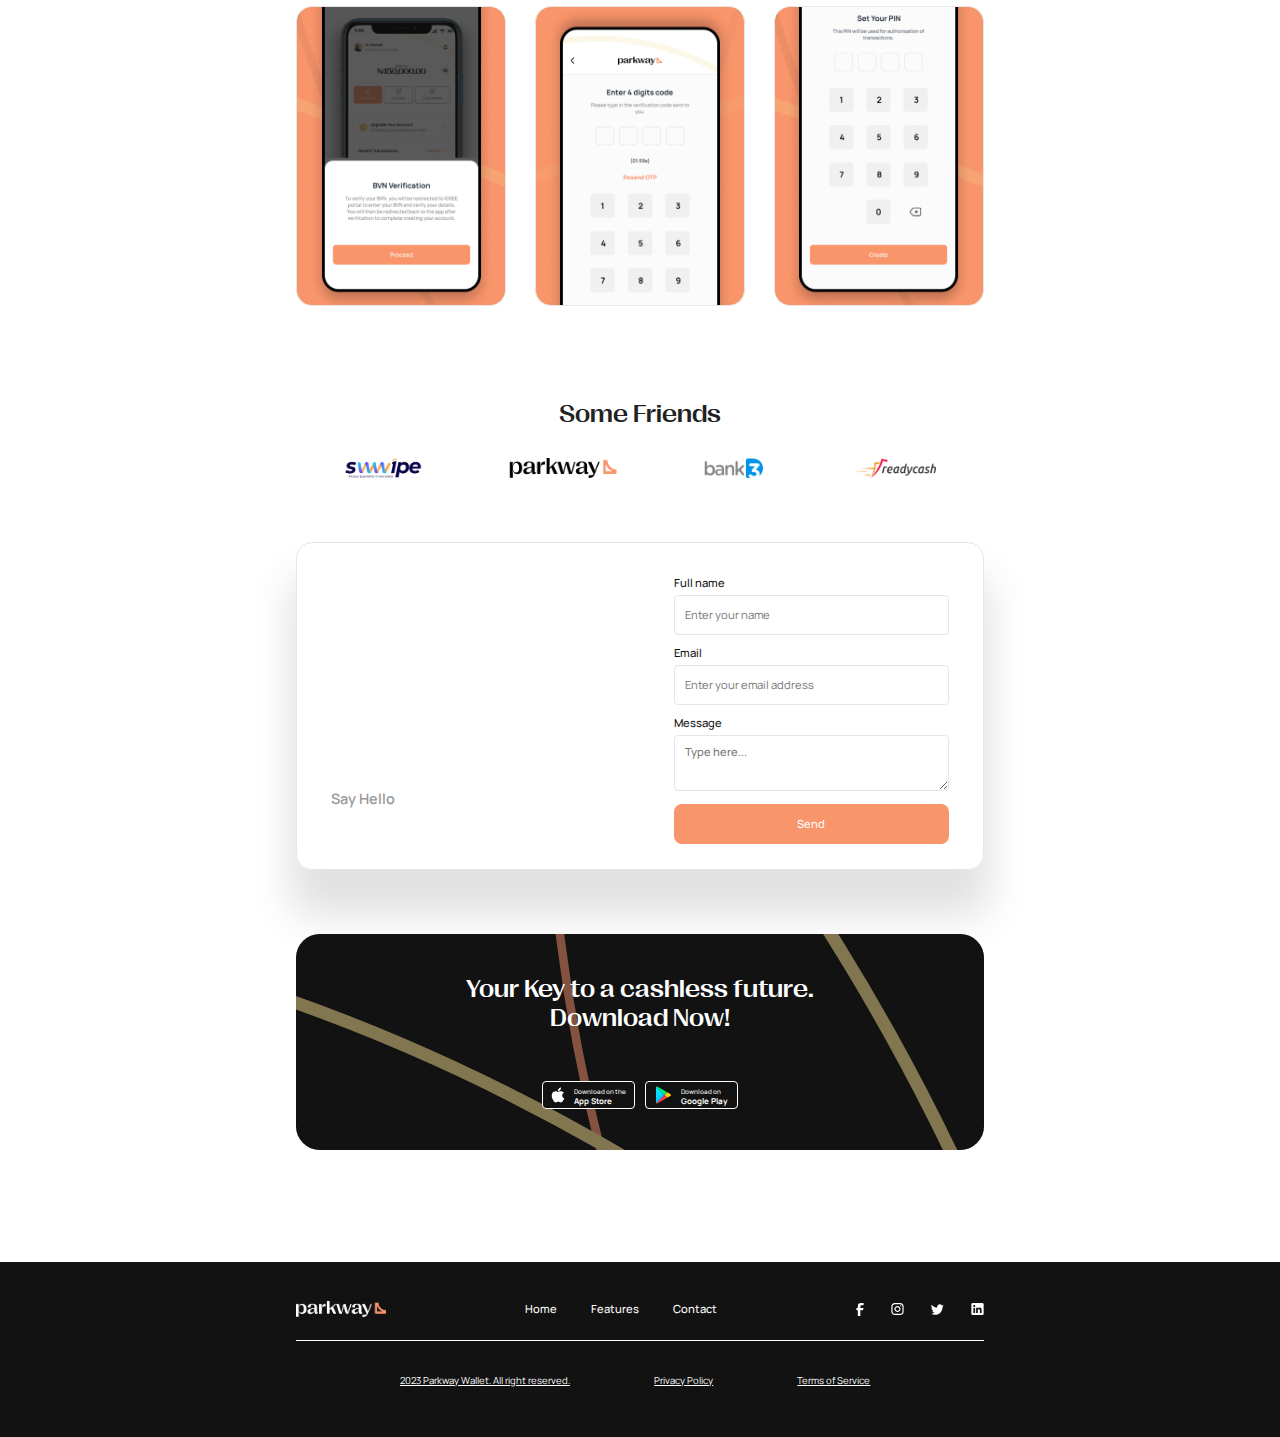
==== commit 8fd2307e: "test" ====
--- a/landing page.html
+++ b/landing page.html
@@ -11,10 +11,12 @@
     <link rel="icon" href="./images/pkwicon.png">
 </head>
 <body>
-    <nav id="mainNavbar" class="navbar navbar-dark navbar-expand-md py-0 px-3 fixed-top">
-        <img src="images\logo.png" alt="" class="logo">
-        <a href="#download-box"><button class="download">Download Now</button></a>
-    </nav>
+    <div class="navbar">
+        <div class="nav-items">
+            <img src="images\logo.png" alt="" class="logo">
+            <a href="#download-box"><button class="download">Download Now</button></a>
+        </div>
+    </div>
         <section class="hero">
             <div class="init-txt">
                 <h3>Go Cashless with <br>confidence.</h3>
@@ -149,8 +151,7 @@
     <script src="https://code.jquery.com/jquery-3.3.1.slim.min.js" integrity="sha384-q8i/X+965DzO0rT7abK41JStQIAqVgRVzpbzo5smXKp4YfRvH+8abtTE1Pi6jizo"
     crossorigin="anonymous"></script>
     <script src="https://cdn.jsdelivr.net/npm/@popperjs/core@2.11.6/dist/umd/popper.min.js" integrity="sha384-oBqDVmMz9ATKxIep9tiCxS/Z9fNfEXiDAYTujMAeBAsjFuCZSmKbSSUnQlmh/jp3" crossorigin="anonymous"></script>
-    <!-- <script src="https://cdn.jsdelivr.net/npm/bootstrap@5.3.0-alpha1/dist/js/bootstrap.min.js" integrity="sha384-mQ93GR66B00ZXjt0YO5KlohRA5SY2XofN4zfuZxLkoj1gXtW8ANNCe9d5Y3eG5eD" crossorigin="anonymous"></script> -->
-
     <script src="script.js"></script>
+    <script src="https://cdn.jsdelivr.net/npm/bootstrap@5.3.0-alpha1/dist/js/bootstrap.min.js" integrity="sha384-mQ93GR66B00ZXjt0YO5KlohRA5SY2XofN4zfuZxLkoj1gXtW8ANNCe9d5Y3eG5eD" crossorigin="anonymous"></script>
 </body>
 </html>--- a/landing page.css
+++ b/landing page.css
@@ -17,9 +17,19 @@
 
 .navbar{
     height: 60px;
+    width: 100%;
+    display: flex;
+    justify-content: center;
+    align-items: center;
+    background-color: #121212;
+    position: fixed;
+    top: 0;
+    z-index: 5;
+}
+.nav-items{
+    width: 96.5%;
     display: flex;
     justify-content: space-between;
-    background:#121212;
 }
 .logo{
     height: 1.8rem;
@@ -173,7 +183,7 @@
     height: 2.063rem;
     color: #121212;
     background: none;
-    border: 1.5px solid #F9956B;
+    border: none;
     border-radius: 0.5rem;
     font-family: "Manrope", sans-serif;
     font-style: normal;
@@ -287,7 +297,7 @@
 .more-details{
     width: 100%;
     padding-top: 4rem;
-    padding-bottom: 3rem;
+    padding-bottom: 4rem;
     display: flex;
     flex-direction: column;
     justify-content: space-between;
@@ -295,7 +305,7 @@
     background: #FFFFFF;
 }
 .more-details h3{
-    margin-bottom: 1rem;
+    margin-bottom: 2rem;
     font-family: myFont;
     font-style: normal;
     font-weight: 500;
@@ -309,7 +319,7 @@
     display: flex;
     flex-direction: column;
     justify-content: center;
-    margin-bottom: 2rem;
+    /* margin-bottom: 2rem; */
 }
 .bvnbox{
     width: 13.125rem;
@@ -489,7 +499,7 @@
     justify-content: center;
     align-items: center;
     background-color: #FFFFFF;
-    padding-bottom: 3rem;
+    padding-bottom: 4rem;
 }
 .formbox{
     display: flex;
@@ -498,7 +508,7 @@
     grid-column: span 2;
     height: 33.5rem;
     width: 17rem;
-    margin-bottom: 3rem;
+    margin-bottom: 2rem;
     border-radius: 1rem;
     border: 0.719528px solid #E6E6E6;;
     box-shadow: 0rem 2.5rem 2.5rem 0.313rem rgba(0, 0, 0, 0.12);
@@ -758,13 +768,6 @@
 
 
 @media screen and (min-width:650px){
-    .logo{
-        margin-left: 3rem;
-    }
-    .download{
-        margin-right: 3rem;
-    }
-    
     .hero{
         height: unset;
         justify-content: center;
@@ -861,15 +864,23 @@
     }
 }
 
+@media screen and (min-width:750px){
+    .nav-items{
+        width: 43.2rem;
+    }
+
+    .formbox{
+        width: 43rem;
+    }
+    .download-box{
+        width: 43rem;
+    }
+    .connect{
+        width: 43rem;
+    }
+}
 
 @media screen and (min-width:950px){
-    .logo{
-        margin-left: 15rem;
-    }
-    .download{
-        margin-right: 15rem;
-    }
-
     .init-txt{
         width: 40rem;
     }
@@ -902,7 +913,14 @@
         opacity: 1;
         transform: scale(1.2, 1.2);
     }
-
+    
+    .bvnbox{
+        margin-right: unset;
+    }
+    .otpbox{
+        margin-left: 1.8rem;
+        margin-right: 1.8rem;
+    }
     .hd{
         font-size: 0.8rem;
         line-height: 0.313rem;
@@ -926,18 +944,14 @@
         padding-top: 7rem;
         padding-bottom: 4rem;
     }
-
+    
+    .ad-box{
+        padding-bottom: 7rem;
+    }
     .download-box h3{
         font-size: 1.5rem;
         line-height: 1.8rem;
     }
 }
 
-@media screen and(min-width: 1920px){
-    .logo{
-        margin-left: 22rem;
-    }
-    .download{
-        margin-right: 22rem;
-    }
-}+@media screen and(min-width: 1920px){}